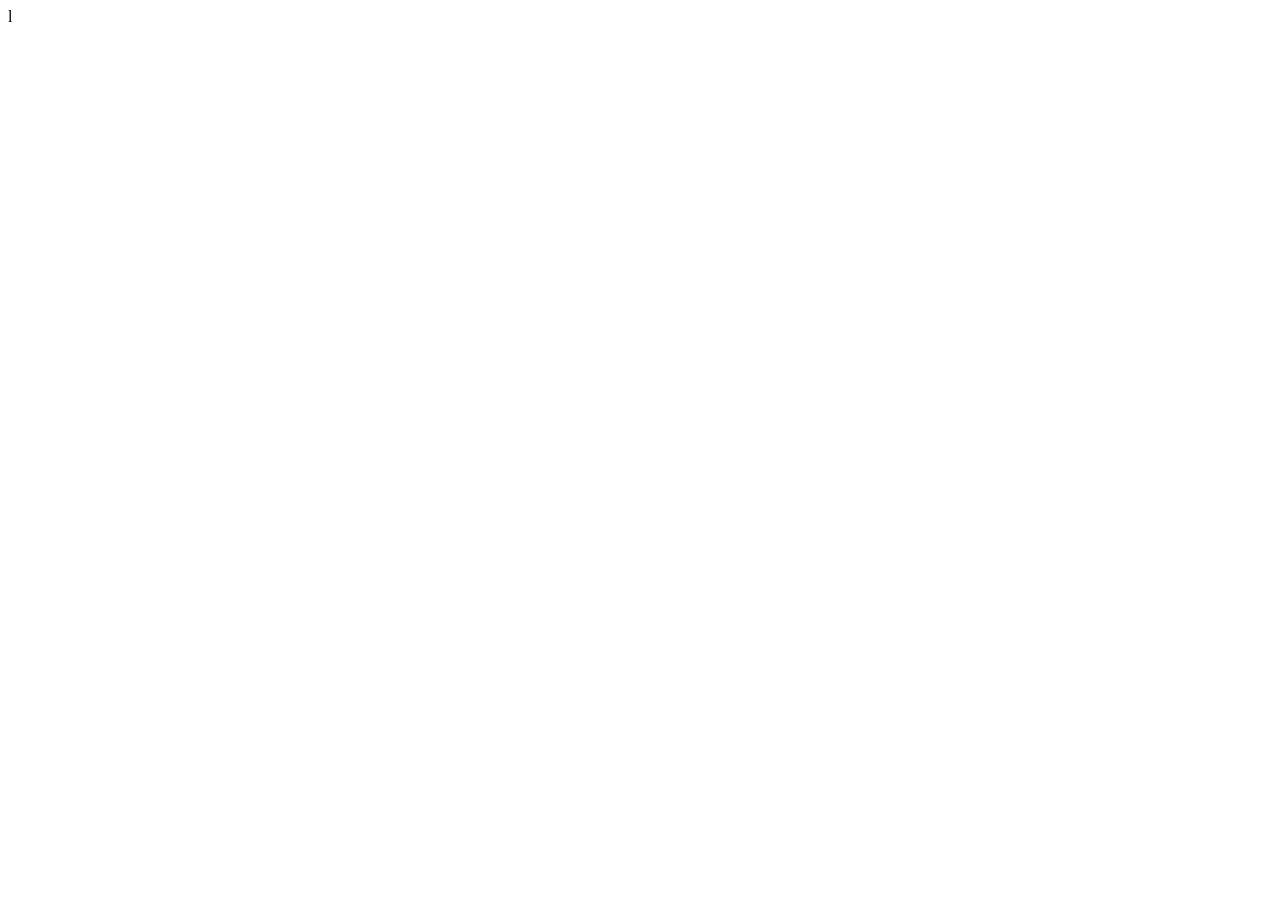
==== pages/autenticacion.html @ 89a88922 "pagina principal y estructura" ====
<!DOCTYPE html>
<html lang="en">
<head>
    <meta charset="UTF-8">
    <meta name="viewport" content="width=device-width, initial-scale=1.0">
    <title>Document</title>
</head>
<body>
    
</body>
</html>l
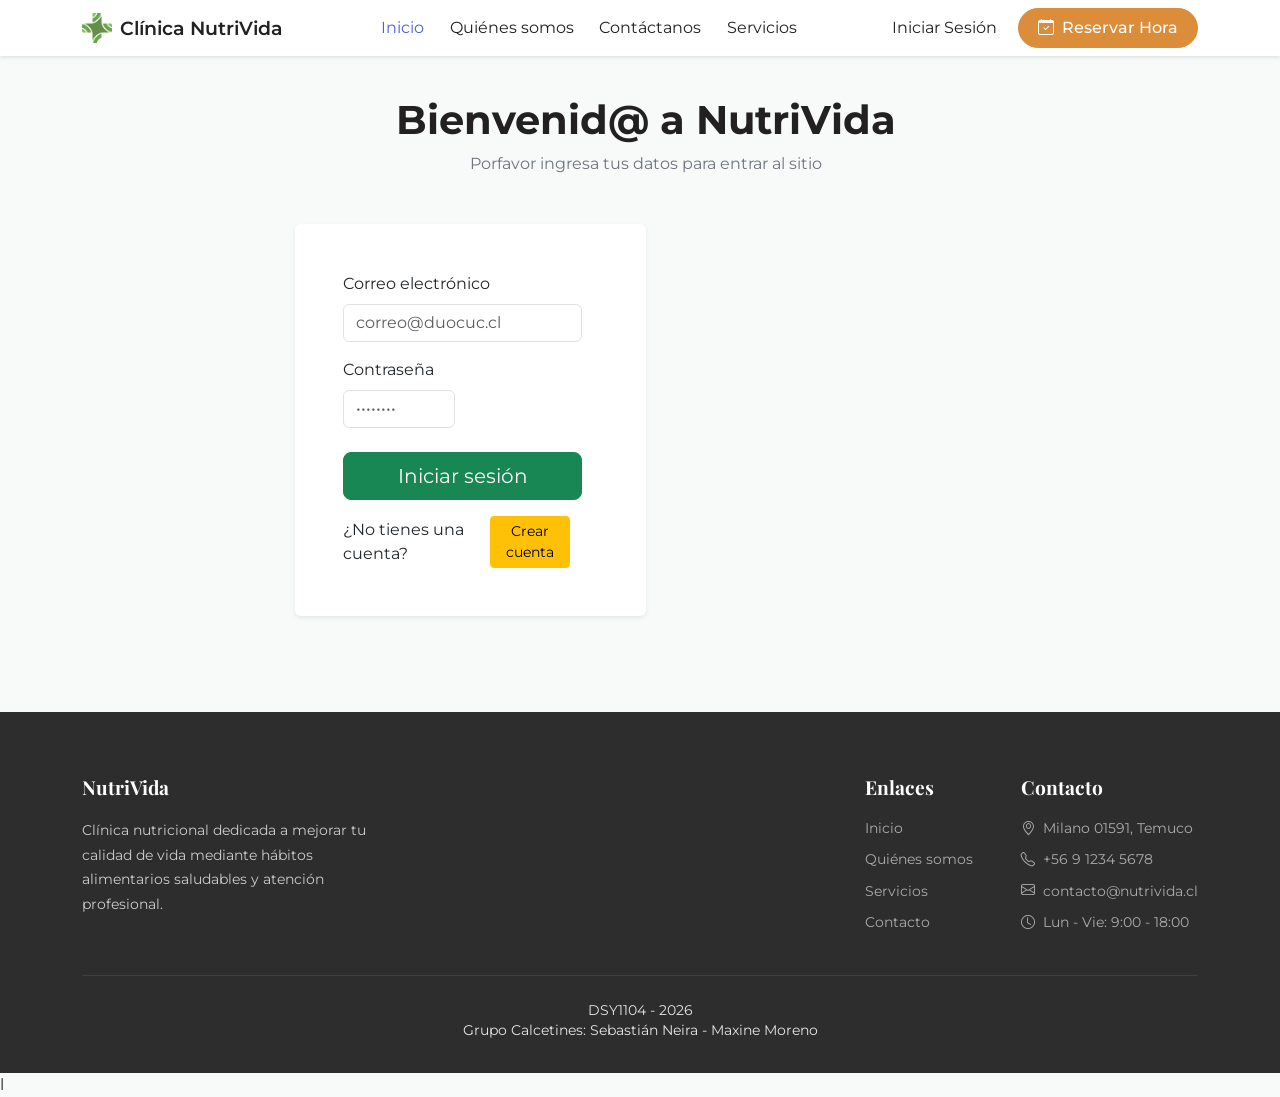
==== commit 449b3416: "Validaciones, creación de usuarios y login Creación de usuarios con localstorage, validaciones pendi" ====
--- a/pages/autenticacion.html
+++ b/pages/autenticacion.html
@@ -1,11 +1,135 @@
 <!DOCTYPE html>
-<html lang="en">
+<html lang="es">
 <head>
     <meta charset="UTF-8">
     <meta name="viewport" content="width=device-width, initial-scale=1.0">
-    <title>Document</title>
+    <title>Iniciar sesión</title>
+    <link rel="icon" type="png" href="/assets/img/favicon.png">
+    <link href="https://cdn.jsdelivr.net/npm/bootstrap@5.3.8/dist/css/bootstrap.min.css" rel="stylesheet" integrity="sha384-sRIl4kxILFvY47J16cr9ZwB07vP4J8+LH7qKQnuqkuIAvNWLzeN8tE5YBujZqJLB" crossorigin="anonymous">
+    <link rel="stylesheet" href="https://cdn.jsdelivr.net/npm/bootstrap-icons@1.11.3/font/bootstrap-icons.min.css">
+    <link rel="stylesheet" href="/assets/css/style.css">
+    <script src="/assets/js/storage.js"></script>
+    <script src="/assets/js/login.js" defer></script>
 </head>
 <body>
-    
+    <header>
+        <nav class="navbar navbar-expand-lg navbar-light fixed-top">
+            <div class="container">
+                <a class="navbar-brand" href="/index.html">
+                    <img src="/assets/img/logo.png" alt="NutriVida" class="brand-logo">
+                    <span class="brand-text">Clínica NutriVida</span>
+                </a>
+                <button class="navbar-toggler" type="button" data-bs-toggle="collapse" data-bs-target="#navbarNav">
+                    <span class="navbar-toggler-icon"></span>
+                </button>
+                <div class="collapse navbar-collapse" id="navbarNav">
+                    <ul class="navbar-nav mx-auto">
+                        <li class="nav-item">
+                            <a class="nav-link active" aria-current="page" href="/index.html">Inicio</a>
+                        </li>
+                        <li class="nav-item">
+                            <a class="nav-link" href="/index.html#nosotros">Quiénes somos</a>
+                        </li>
+                        <li class="nav-item">
+                            <a class="nav-link" href="/index.html#contacto">Contáctanos</a>
+                        </li>
+                        <li class="nav-item">
+                            <a class="nav-link" href="/pages/servicios.html">Servicios</a>
+                        </li>
+                    </ul>
+                    <ul class="navbar-nav">
+                        <li class="nav-item">
+                            <a class="nav-link" href="autenticacion.html">Iniciar Sesión</a>
+                        </li>
+                        <li class="nav-item">
+                            <a class="btn btn-success ms-lg-2" href="agendar.html"><i class="bi bi-calendar-check me-2"></i>Reservar Hora</a>
+                        </li>
+                    </ul>
+                </div>
+            </div>
+        </nav>
+    </header>
+    <main>
+        <div class="row ms-5 justify-content-center">
+            <div class="col-lg-8 col-xl-7 mt-5 mb-5 me-5">
+                <section class="mb-4 text-center mt-5 mb-5">
+                    <h1 class="display-6 fw-bold">Bienvenid@ a NutriVida</h1>
+                    <p class="text-secondary">
+                        Porfavor ingresa tus datos para entrar al sitio
+                    </p>
+                </section>
+                <!-- INICIO DE SESION-->
+                <section class="card shadow-sm border-0 mb-5 col-lg-6 col-md-6">
+                    <div class="card-body p-4 p-md-5">
+                        <form id="formIniciarSesion">
+                            <div class="row g-3 col-12">
+                                <div class="col-12">
+                                    <label for="correo" class="form-label">Correo electrónico</label>
+                                    <input type="text" class="form-control" id="correo" name="correo" placeholder="correo@duocuc.cl">
+                                </div>
+                                <div class="col-md-6 col-lg-6 col-8">
+                                    <label for="contrasena" class="form-label">Contraseña</label>
+                                    <input type="password" class="form-control" id="inputPass" placeholder="••••••••">
+                                </div>
+                                <div class="col-12 d-grid mt-4">
+                                    <button type="submit" class="btn btn-success btn-lg">
+                                        Iniciar sesión
+                                    </button>
+                                </div>
+                                <div class="col-12 d-flex align-items-center gap-2 mt-3">
+                                    <p class="mb-0 col-8 col-lg-7">¿No tienes una cuenta?</p>
+                                    <a href="registro.html" class="btn btn-warning btn-sm col-lg-4">Crear cuenta</a>
+                                </div>
+                            </div>
+                        </form>
+                        <!-- MENSAJE DE ALERTA-->
+                        <div id="mensajeLogin" class="alert alert-danger mt-4 d-none" role="alert">
+                            Correo o contraseña incorrectas, intentelo nuevamente
+                        </div>
+                    </div>
+                </section>
+            </div>
+        </div>
+    </main>
+
+    <footer class="footer">
+        <div class="container">
+            <div class="row g-4">
+                <!-- MARCA-->
+                <div class="col-lg-4 col-md-6">
+                    <div class="footer-brand-box">
+                        <h5 class="footer-title">NutriVida</h5>
+                        <p class="footer-text">Clínica nutricional dedicada a mejorar tu calidad de vida mediante hábitos alimentarios saludables y atención profesional.</p>
+                    </div>
+                </div>
+                <div class="col-md-6 ms-auto">
+                    <div class="d-flex gap-5 justify-content-end">
+                        <div>
+                            <h5 class="footer-title">Enlaces</h5>
+                            <ul class="footer-links">
+                                <li><a href="/index.html">Inicio</a></li>
+                                <li><a href="/index.html#nosotros">Quiénes somos</a></li>
+                                <li><a href="/pages/servicios.html">Servicios</a></li>
+                                <li><a href="/index.html#contacto">Contacto</a></li>
+                            </ul>
+                        </div>
+                        <!-- CONTACTO -->
+                        <div>
+                            <h5 class="footer-title">Contacto</h5>
+                            <ul class="footer-contact">
+                                <li><i class="bi bi-geo-alt me-2"></i>Milano 01591, Temuco</li>
+                                <li><i class="bi bi-telephone me-2"></i>+56 9 1234 5678</li>
+                                <li><i class="bi bi-envelope me-2"></i>contacto@nutrivida.cl</li>
+                                <li><i class="bi bi-clock me-2"></i>Lun - Vie: 9:00 - 18:00</li>
+                            </ul>
+                        </div>
+                    </div>
+                </div>
+            </div>
+            <hr class="footer-divider">
+            <p class="footer-copyright">DSY1104 - 2026<br>Grupo Calcetines: Sebastián Neira - Maxine Moreno</p>
+        </div>
+    </footer>
+    <script src="https://cdn.jsdelivr.net/npm/bootstrap@5.3.8/dist/js/bootstrap.bundle.min.js" integrity="sha384-FKyoEForCGlyvwx9Hj09JcYn3nv7wiPVlz7YYwJrWVcXK/BmnVDxM+D2scQbITxI" crossorigin="anonymous"></script>
 </body>
 </html>l
--- a/assets/css/style.css
+++ b/assets/css/style.css
@@ -0,0 +1,10 @@
+@import url('https://fonts.googleapis.com/css2?family=Montserrat:wght@300;400;500;600;700&family=Playfair+Display:wght@400;700&display=swap');
+
+@import 'global.css';
+@import 'navbar.css';
+@import 'hero.css';
+@import 'cards.css';
+@import 'cta.css';
+@import 'footer.css';
+@import 'utilities.css';
+@import 'responsive.css';
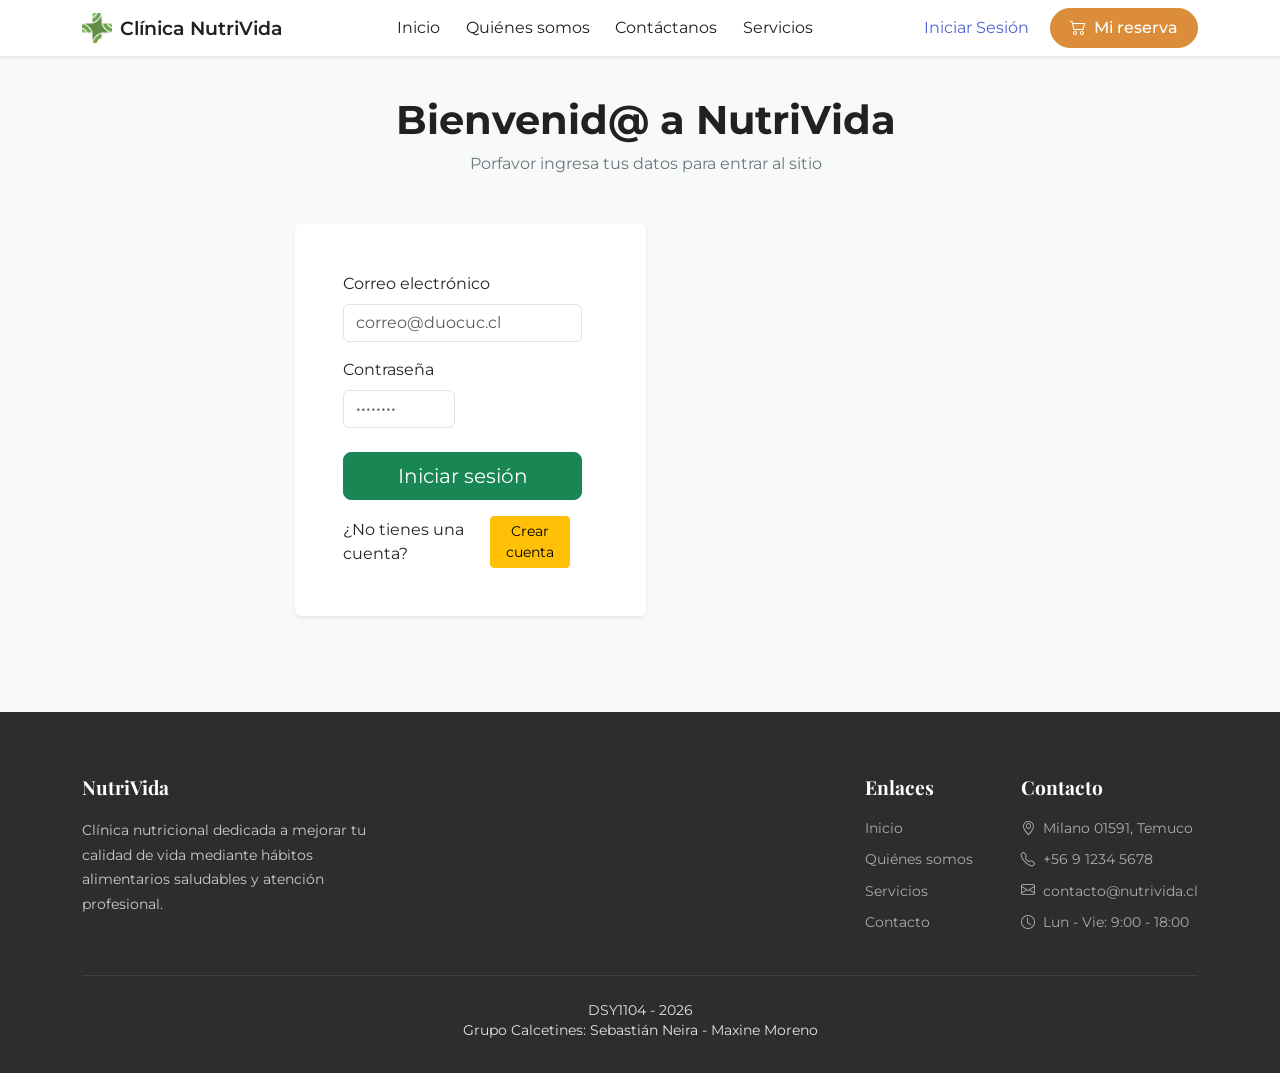
==== commit 53808e3e: "Agregue el catalogo de servicios, se cargan dinamicamente al igual que los detalles. Tambien anadi e" ====
--- a/pages/autenticacion.html
+++ b/pages/autenticacion.html
@@ -25,7 +25,7 @@
                 <div class="collapse navbar-collapse" id="navbarNav">
                     <ul class="navbar-nav mx-auto">
                         <li class="nav-item">
-                            <a class="nav-link active" aria-current="page" href="/index.html">Inicio</a>
+                            <a class="nav-link" aria-current="page" href="/index.html">Inicio</a>
                         </li>
                         <li class="nav-item">
                             <a class="nav-link" href="/index.html#nosotros">Quiénes somos</a>
@@ -39,10 +39,10 @@
                     </ul>
                     <ul class="navbar-nav">
                         <li class="nav-item">
-                            <a class="nav-link" href="autenticacion.html">Iniciar Sesión</a>
+                            <a class="nav-link active" href="autenticacion.html">Iniciar Sesión</a>
                         </li>
                         <li class="nav-item">
-                            <a class="btn btn-success ms-lg-2" href="agendar.html"><i class="bi bi-calendar-check me-2"></i>Reservar Hora</a>
+                            <a class="btn btn-success ms-lg-2" href="carrito.html"><i class="bi bi-cart2 me-2"></i>Mi reserva</a>
                         </li>
                     </ul>
                 </div>
@@ -132,4 +132,4 @@
     </footer>
     <script src="https://cdn.jsdelivr.net/npm/bootstrap@5.3.8/dist/js/bootstrap.bundle.min.js" integrity="sha384-FKyoEForCGlyvwx9Hj09JcYn3nv7wiPVlz7YYwJrWVcXK/BmnVDxM+D2scQbITxI" crossorigin="anonymous"></script>
 </body>
-</html>l+</html>
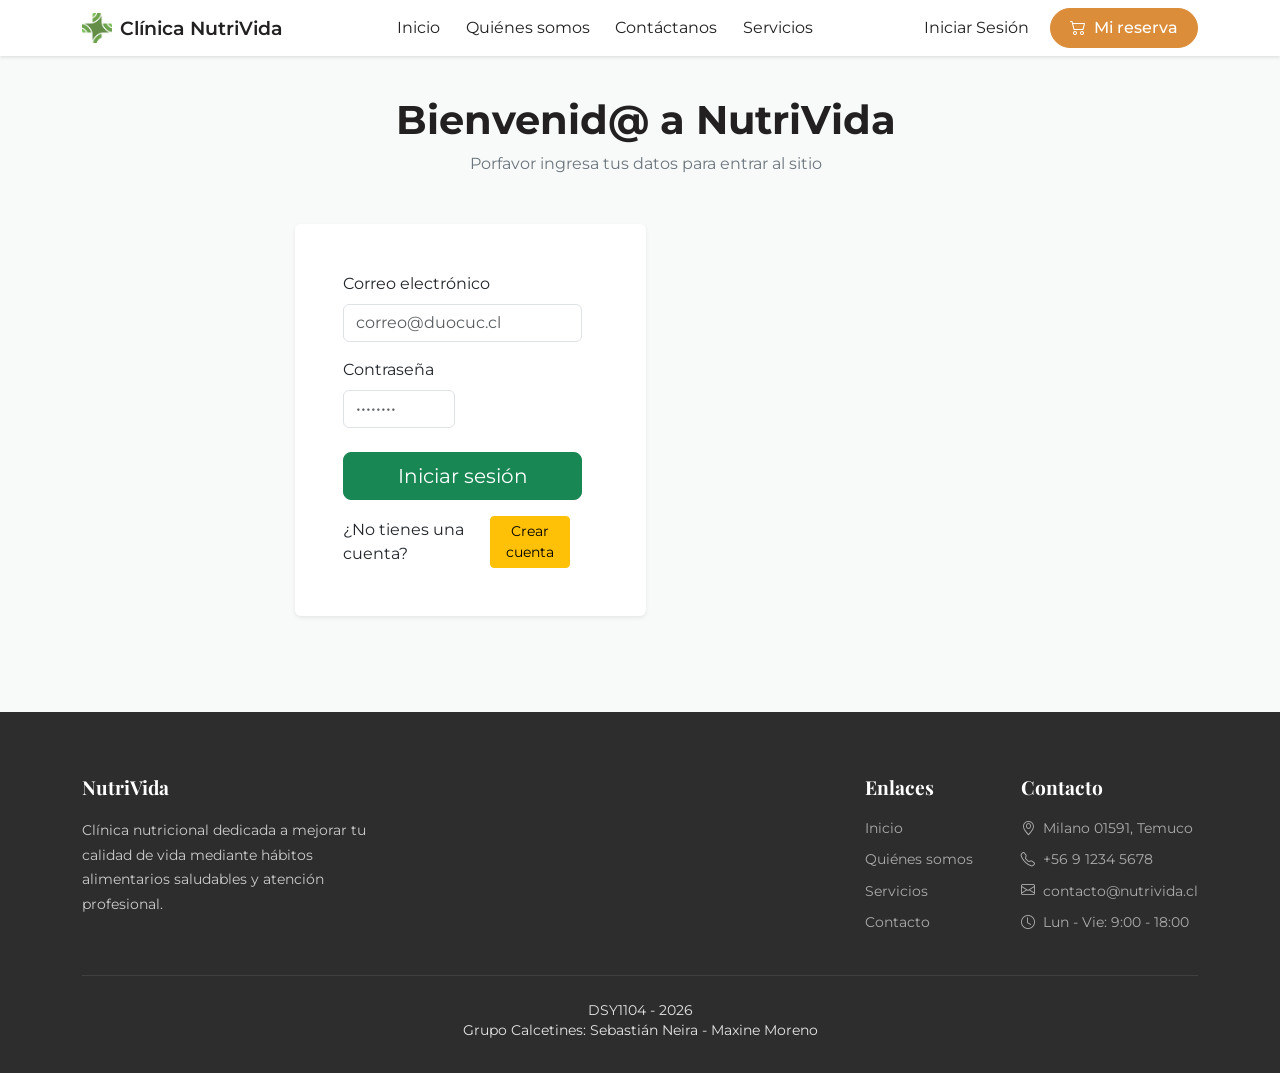
==== commit f31ea182: "quite codigo muerto, anadi fotos en los detalles de los productos y arregle un bug en el navbar rela" ====
--- a/pages/autenticacion.html
+++ b/pages/autenticacion.html
@@ -4,7 +4,7 @@
     <meta charset="UTF-8">
     <meta name="viewport" content="width=device-width, initial-scale=1.0">
     <title>Iniciar sesión</title>
-    <link rel="icon" type="png" href="/assets/img/favicon.png">
+    <link rel="icon" type="image/png" href="/assets/img/icons/favicon.png">
     <link href="https://cdn.jsdelivr.net/npm/bootstrap@5.3.8/dist/css/bootstrap.min.css" rel="stylesheet" integrity="sha384-sRIl4kxILFvY47J16cr9ZwB07vP4J8+LH7qKQnuqkuIAvNWLzeN8tE5YBujZqJLB" crossorigin="anonymous">
     <link rel="stylesheet" href="https://cdn.jsdelivr.net/npm/bootstrap-icons@1.11.3/font/bootstrap-icons.min.css">
     <link rel="stylesheet" href="/assets/css/style.css">
@@ -16,7 +16,7 @@
         <nav class="navbar navbar-expand-lg navbar-light fixed-top">
             <div class="container">
                 <a class="navbar-brand" href="/index.html">
-                    <img src="/assets/img/logo.png" alt="NutriVida" class="brand-logo">
+                    <img src="/assets/img/icons/logo.png" alt="NutriVida" class="brand-logo">
                     <span class="brand-text">Clínica NutriVida</span>
                 </a>
                 <button class="navbar-toggler" type="button" data-bs-toggle="collapse" data-bs-target="#navbarNav">
@@ -38,11 +38,17 @@
                         </li>
                     </ul>
                     <ul class="navbar-nav">
-                        <li class="nav-item">
-                            <a class="nav-link active" href="autenticacion.html">Iniciar Sesión</a>
+                        <li class="nav-item" id="botonIniciarSesion">
+                            <a class="nav-link" href="autenticacion.html">Iniciar Sesión</a>
+                        </li>
+                        <li class="nav-item d-none" id="infoUsuario">
+                            <span class="nav-link" id="nombreUsuario"></span>
+                        </li>
+                        <li class="nav-item d-none mb-2" id="botonCerrarSesion">
+                            <button type="button" id="btnCerrarSesion" class="btn btn-success ms-lg-2">Cerrar sesión</button>
                         </li>
                         <li class="nav-item">
-                            <a class="btn btn-success ms-lg-2" href="carrito.html"><i class="bi bi-cart2 me-2"></i>Mi reserva</a>
+                            <a class="btn btn-success ms-lg-2" href="carrito.html"><i class="bi bi-cart2 me-2"></i>Mi reserva <span class="badge bg-danger rounded-pill ms-1 badge-carrito" style="display:none;">0</span></a>
                         </li>
                     </ul>
                 </div>
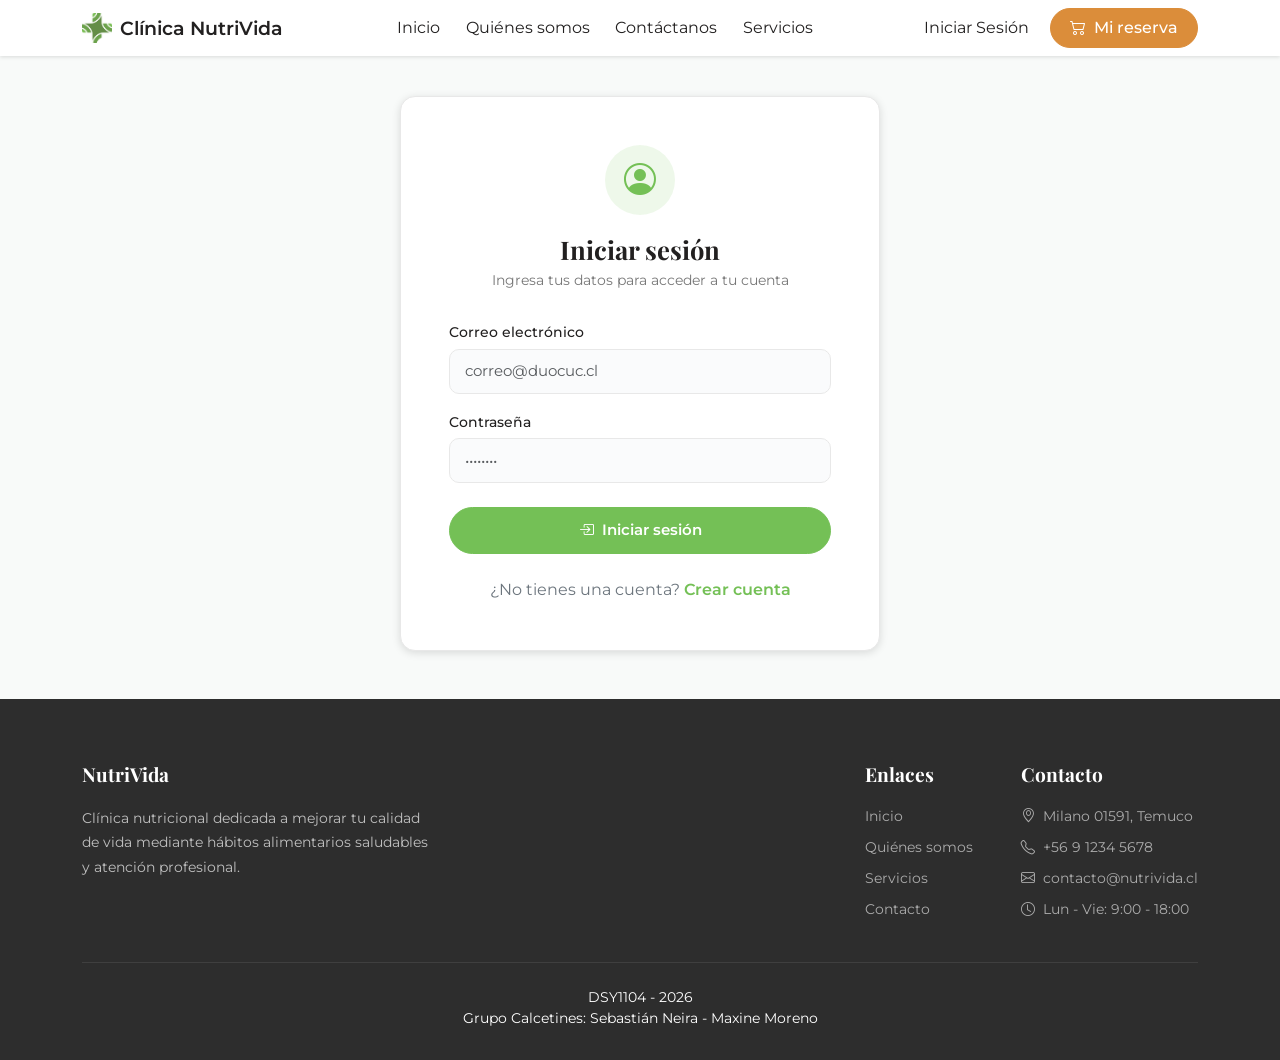
==== commit f694c7ba: "Mejoras para el responsive. Mejoras en la legibilidad del codigo. Implementacion de bloqueo al alcan" ====
--- a/pages/autenticacion.html
+++ b/pages/autenticacion.html
@@ -3,20 +3,20 @@
 <head>
     <meta charset="UTF-8">
     <meta name="viewport" content="width=device-width, initial-scale=1.0">
-    <title>Iniciar sesión</title>
-    <link rel="icon" type="image/png" href="/assets/img/icons/favicon.png">
+    <title>Iniciar sesión - NutriVida</title>
+    <link rel="icon" type="image/png" href="../assets/img/icons/favicon.png">
     <link href="https://cdn.jsdelivr.net/npm/bootstrap@5.3.8/dist/css/bootstrap.min.css" rel="stylesheet" integrity="sha384-sRIl4kxILFvY47J16cr9ZwB07vP4J8+LH7qKQnuqkuIAvNWLzeN8tE5YBujZqJLB" crossorigin="anonymous">
     <link rel="stylesheet" href="https://cdn.jsdelivr.net/npm/bootstrap-icons@1.11.3/font/bootstrap-icons.min.css">
-    <link rel="stylesheet" href="/assets/css/style.css">
-    <script src="/assets/js/storage.js"></script>
-    <script src="/assets/js/login.js" defer></script>
+    <link rel="stylesheet" href="../assets/css/style.css">
+    <script src="../assets/js/storage.js" defer></script>
+    <script src="../assets/js/login.js" defer></script>
 </head>
 <body>
     <header>
         <nav class="navbar navbar-expand-lg navbar-light fixed-top">
             <div class="container">
-                <a class="navbar-brand" href="/index.html">
-                    <img src="/assets/img/icons/logo.png" alt="NutriVida" class="brand-logo">
+                <a class="navbar-brand" href="../index.html">
+                    <img src="../assets/img/icons/logo.png" alt="NutriVida" class="brand-logo">
                     <span class="brand-text">Clínica NutriVida</span>
                 </a>
                 <button class="navbar-toggler" type="button" data-bs-toggle="collapse" data-bs-target="#navbarNav">
@@ -25,16 +25,16 @@
                 <div class="collapse navbar-collapse" id="navbarNav">
                     <ul class="navbar-nav mx-auto">
                         <li class="nav-item">
-                            <a class="nav-link" aria-current="page" href="/index.html">Inicio</a>
+                            <a class="nav-link" href="../index.html">Inicio</a>
                         </li>
                         <li class="nav-item">
-                            <a class="nav-link" href="/index.html#nosotros">Quiénes somos</a>
+                            <a class="nav-link" href="../index.html#nosotros">Quiénes somos</a>
                         </li>
                         <li class="nav-item">
-                            <a class="nav-link" href="/index.html#contacto">Contáctanos</a>
+                            <a class="nav-link" href="../index.html#contacto">Contáctanos</a>
                         </li>
                         <li class="nav-item">
-                            <a class="nav-link" href="/pages/servicios.html">Servicios</a>
+                            <a class="nav-link" href="servicios.html">Servicios</a>
                         </li>
                     </ul>
                     <ul class="navbar-nav">
@@ -55,47 +55,46 @@
             </div>
         </nav>
     </header>
-    <main>
-        <div class="row ms-5 justify-content-center">
-            <div class="col-lg-8 col-xl-7 mt-5 mb-5 me-5">
-                <section class="mb-4 text-center mt-5 mb-5">
-                    <h1 class="display-6 fw-bold">Bienvenid@ a NutriVida</h1>
-                    <p class="text-secondary">
-                        Porfavor ingresa tus datos para entrar al sitio
-                    </p>
-                </section>
-                <!-- INICIO DE SESION-->
-                <section class="card shadow-sm border-0 mb-5 col-lg-6 col-md-6">
+    <main class="pt-5">
+        <section class="py-4 py-md-5">
+            <div class="container">
+                <div class="card-auth">
                     <div class="card-body p-4 p-md-5">
+                        <div class="text-center">
+                            <div class="auth-icon">
+                                <i class="bi bi-person-circle"></i>
+                            </div>
+                            <h1 class="auth-title">Iniciar sesión</h1>
+                            <p class="auth-subtitle">Ingresa tus datos para acceder a tu cuenta</p>
+                        </div>
+
                         <form id="formIniciarSesion">
-                            <div class="row g-3 col-12">
-                                <div class="col-12">
-                                    <label for="correo" class="form-label">Correo electrónico</label>
-                                    <input type="text" class="form-control" id="correo" name="correo" placeholder="correo@duocuc.cl">
-                                </div>
-                                <div class="col-md-6 col-lg-6 col-8">
-                                    <label for="contrasena" class="form-label">Contraseña</label>
-                                    <input type="password" class="form-control" id="inputPass" placeholder="••••••••">
-                                </div>
-                                <div class="col-12 d-grid mt-4">
-                                    <button type="submit" class="btn btn-success btn-lg">
-                                        Iniciar sesión
-                                    </button>
-                                </div>
-                                <div class="col-12 d-flex align-items-center gap-2 mt-3">
-                                    <p class="mb-0 col-8 col-lg-7">¿No tienes una cuenta?</p>
-                                    <a href="registro.html" class="btn btn-warning btn-sm col-lg-4">Crear cuenta</a>
-                                </div>
+                            <div class="mb-3">
+                                <label for="correo" class="form-label">Correo electrónico</label>
+                                <input type="email" class="form-control" id="correo" placeholder="correo@duocuc.cl">
+                            </div>
+                            <div class="mb-4">
+                                <label for="inputPass" class="form-label">Contraseña</label>
+                                <input type="password" class="form-control" id="inputPass" placeholder="••••••••">
+                            </div>
+                            <div class="d-grid mb-3">
+                                <button type="submit" class="btn btn-success btn-lg">
+                                    <i class="bi bi-box-arrow-in-right me-2"></i>Iniciar sesión
+                                </button>
                             </div>
                         </form>
-                        <!-- MENSAJE DE ALERTA-->
-                        <div id="mensajeLogin" class="alert alert-danger mt-4 d-none" role="alert">
+
+                        <div id="mensajeLogin" class="alert alert-danger d-none" role="alert">
                             Correo o contraseña incorrectas, intentelo nuevamente
                         </div>
+
+                        <div class="text-center pt-2">
+                            <p class="mb-0 text-secondary">¿No tienes una cuenta? <a href="registro.html" class="auth-link">Crear cuenta</a></p>
+                        </div>
                     </div>
-                </section>
+                </div>
             </div>
-        </div>
+        </section>
     </main>
 
     <footer class="footer">
@@ -113,10 +112,10 @@
                         <div>
                             <h5 class="footer-title">Enlaces</h5>
                             <ul class="footer-links">
-                                <li><a href="/index.html">Inicio</a></li>
-                                <li><a href="/index.html#nosotros">Quiénes somos</a></li>
-                                <li><a href="/pages/servicios.html">Servicios</a></li>
-                                <li><a href="/index.html#contacto">Contacto</a></li>
+                                <li><a href="../index.html">Inicio</a></li>
+                                <li><a href="../index.html#nosotros">Quiénes somos</a></li>
+                                <li><a href="servicios.html">Servicios</a></li>
+                                <li><a href="../index.html#contacto">Contacto</a></li>
                             </ul>
                         </div>
                         <!-- CONTACTO -->
--- a/assets/css/style.css
+++ b/assets/css/style.css
@@ -6,5 +6,4 @@
 @import 'cards.css';
 @import 'cta.css';
 @import 'footer.css';
-@import 'utilities.css';
 @import 'responsive.css';
